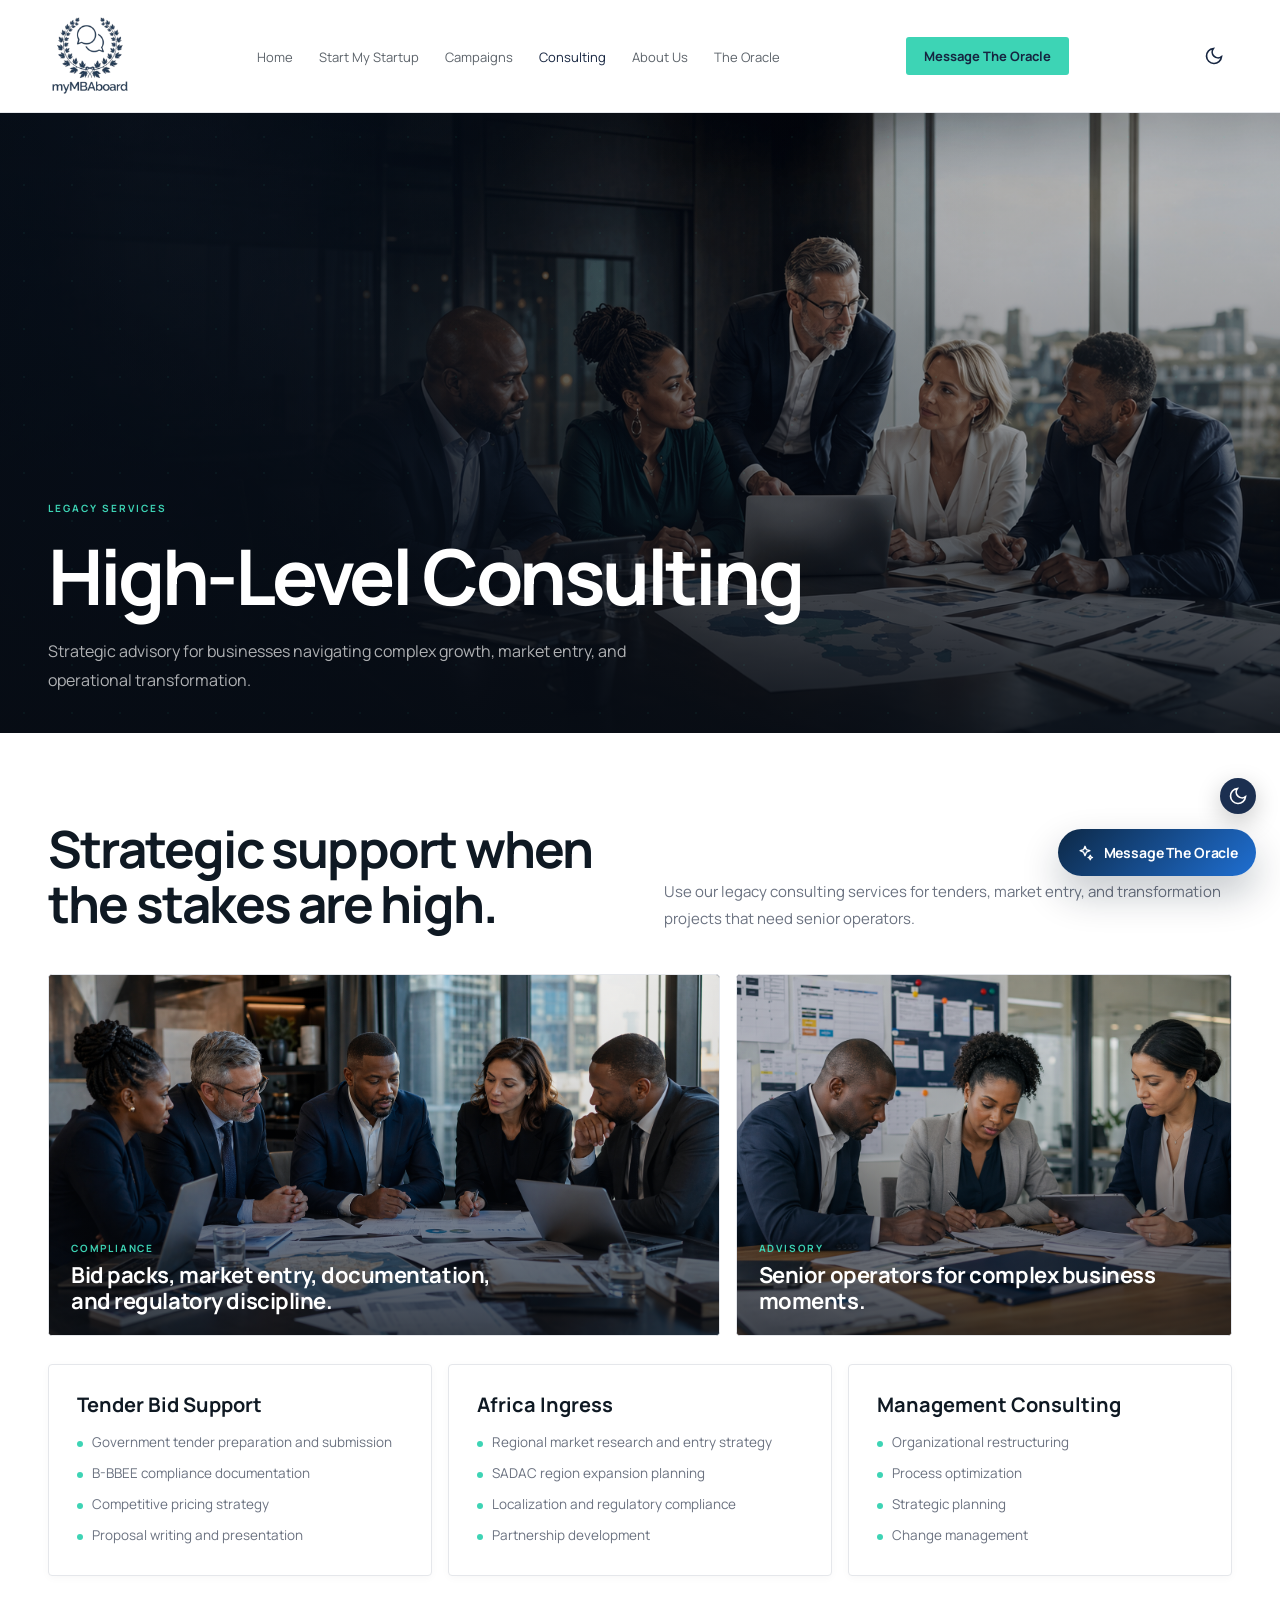
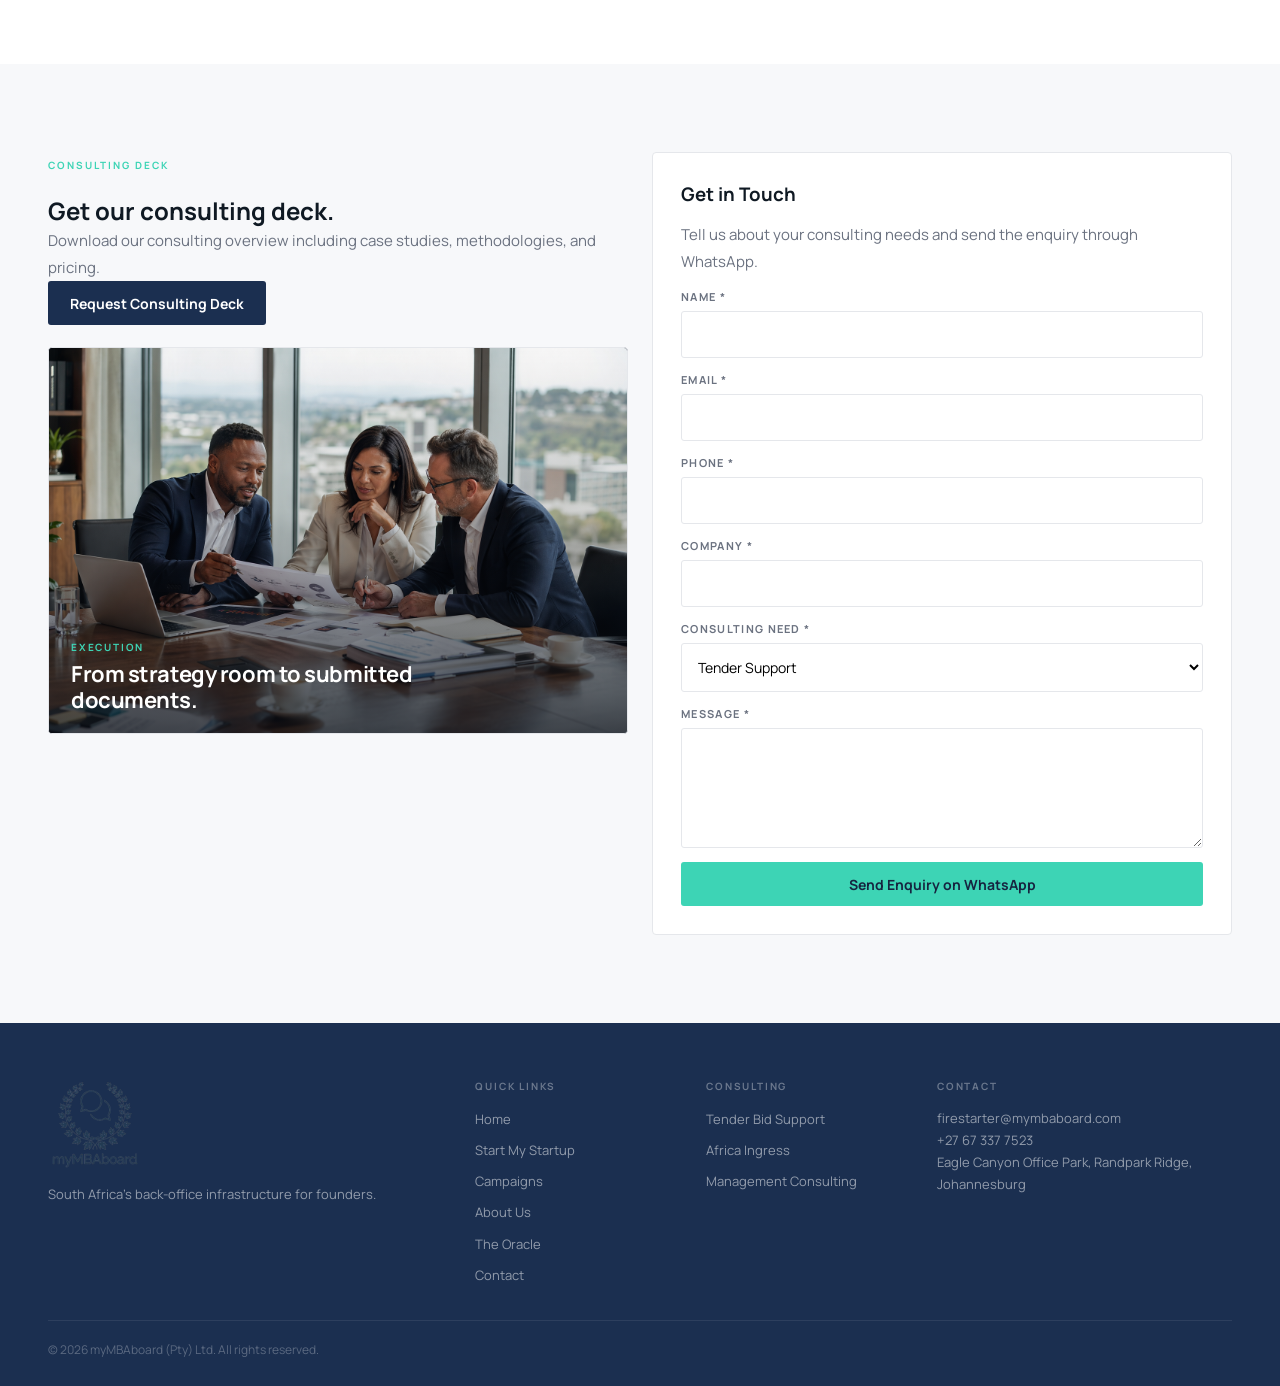
==== consulting.html @ 65209f22 "Initial commit for myMBAboard v3" ====
<!DOCTYPE html>
<html lang="en">
<head>
<meta charset="UTF-8">
<meta name="viewport" content="width=device-width, initial-scale=1.0">
<meta name="description" content="High-level consulting from myMBAboard: tender bid support, Africa market entry strategy, and management consulting for businesses navigating complex growth and transformation.">
<title>Consulting | myMBAboard</title>
<link rel="preconnect" href="https://fonts.googleapis.com">
<link href="https://fonts.googleapis.com/css2?family=Manrope:wght@300;400;500;600;700;800&display=swap" rel="stylesheet">
<link rel="stylesheet" href="site-pages.css">
</head>
<body>
<nav class="nav"><a href="mymbaboard-v2-animated.html" class="brand"><img class="brand-logo logo-light" src="assets/logos/logo-light.png" alt="myMBAboard official logo"><img class="brand-logo logo-dark" src="assets/logos/logo-dark.png" alt="myMBAboard official logo"></a><ul class="nav-links"><li><a href="mymbaboard-v2-animated.html">Home</a></li><li><a href="start-my-startup.html">Start My Startup</a></li><li><a href="campaigns.html">Campaigns</a></li><li><a href="consulting.html" class="active">Consulting</a></li><li><a href="about.html">About Us</a></li><li><a href="oracle.html">The Oracle</a></li></ul><a href="oracle.html" class="nav-cta">Message The Oracle</a><button type="button" class="theme-toggle" data-theme-toggle aria-label="Switch to dark mode">Dark</button></nav>
<header class="hero media-hero"><img class="hero-media" src="./assets/hero/generated/consulting-hero-balanced.png" alt="Balanced consulting team with white senior advisors and Black business leaders in a strategy boardroom"><div class="hero-inner"><span class="badge">Legacy Services</span><h1>High-Level Consulting</h1><p>Strategic advisory for businesses navigating complex growth, market entry, and operational transformation.</p></div></header>
<main>
  <section class="section" id="consulting-services"><div class="section-head"><h2>Strategic support when the stakes are high.</h2><p>Use our legacy consulting services for tenders, market entry, and transformation projects that need senior operators.</p></div><div class="media-strip"><div class="media-card"><img src="./assets/sections/consulting-strategy-generated.png" alt="Senior advisors reviewing tender and market-entry strategy documents"><div class="media-caption"><strong>Compliance</strong><span>Bid packs, market entry, documentation, and regulatory discipline.</span></div></div><div class="media-card"><img src="./assets/sections/consulting-execution-generated.png" alt="Consultants and founders finalizing delivery plans and documents"><div class="media-caption"><strong>Advisory</strong><span>Senior operators for complex business moments.</span></div></div></div><div class="grid three">
    <article class="card"><h3>Tender Bid Support</h3><ul><li>Government tender preparation and submission</li><li>B-BBEE compliance documentation</li><li>Competitive pricing strategy</li><li>Proposal writing and presentation</li></ul></article>
    <article class="card"><h3>Africa Ingress</h3><ul><li>Regional market research and entry strategy</li><li>SADAC region expansion planning</li><li>Localization and regulatory compliance</li><li>Partnership development</li></ul></article>
    <article class="card"><h3>Management Consulting</h3><ul><li>Organizational restructuring</li><li>Process optimization</li><li>Strategic planning</li><li>Change management</li></ul></article>
  </div></section>
  <section class="section off"><div class="split"><div><span class="badge">Consulting Deck</span><h2>Get our consulting deck.</h2><p class="muted">Download our consulting overview including case studies, methodologies, and pricing.</p><a href="https://wa.me/27673377523?text=Please%20send%20me%20the%20myMBAboard%20consulting%20deck" class="btn dark">Request Consulting Deck</a><div class="visual-panel" style="margin-top:22px;"><img src="./assets/sections/consulting-deck-generated.png" alt="Founder and advisors reviewing a consulting presentation deck in a boardroom"><div class="media-caption"><strong>Execution</strong><span>From strategy room to submitted documents.</span></div></div></div><form class="form" data-success data-whatsapp-form data-whatsapp-intent="Consulting enquiry"><h3>Get in Touch</h3><p class="muted">Tell us about your consulting needs and send the enquiry through WhatsApp.</p><div class="field"><label>Name *</label><input required></div><div class="field"><label>Email *</label><input type="email" required></div><div class="field"><label>Phone *</label><input required></div><div class="field"><label>Company *</label><input required></div><div class="field"><label>Consulting Need *</label><select required><option>Tender Support</option><option>Africa Ingress</option><option>Management Consulting</option><option>Other</option></select></div><div class="field"><label>Message *</label><textarea required></textarea></div><button class="btn primary" type="submit">Send Enquiry on WhatsApp</button><p class="success"></p></form></div></section>
</main>
<footer><div class="footer-grid"><div><a href="mymbaboard-v2-animated.html" class="brand"><img class="brand-logo logo-light" src="assets/logos/logo-light.png" alt="myMBAboard official logo"><img class="brand-logo logo-dark" src="assets/logos/logo-dark.png" alt="myMBAboard official logo"></a><p>South Africa's back-office infrastructure for founders.</p></div><div><h4>Quick Links</h4><ul><li><a href="mymbaboard-v2-animated.html">Home</a></li><li><a href="start-my-startup.html">Start My Startup</a></li><li><a href="campaigns.html">Campaigns</a></li><li><a href="about.html">About Us</a></li><li><a href="oracle.html">The Oracle</a></li><li><a href="contact.html">Contact</a></li></ul></div><div><h4>Consulting</h4><ul><li><a href="#consulting-services">Tender Bid Support</a></li><li><a href="#consulting-services">Africa Ingress</a></li><li><a href="#consulting-services">Management Consulting</a></li></ul></div><div><h4>Contact</h4><p>firestarter@mymbaboard.com<br>+27 67 337 7523<br>Eagle Canyon Office Park, Randpark Ridge, Johannesburg</p></div></div><div class="foot-bottom">© 2026 myMBAboard (Pty) Ltd. All rights reserved.</div></footer>
<a href="oracle.html" class="whatsapp-fixed">Message The Oracle</a><script src="oracle-widget.js"></script><script src="site-pages.js"></script>
</body>
</html>
---- site-pages.css ----
*,*::before,*::after{box-sizing:border-box;margin:0;padding:0;}
:root{
  --navy:#162540;
  --navy-mid:#1B2F50;
  --navy-dark:#0F1929;
  --teal:#3DD4B5;
  --teal-dark:#2BBFA0;
  --white:#FFFFFF;
  --off:#F7F8FA;
  --gray:#6B7280;
  --gray-lt:#9CA3AF;
  --border:#E5E7EB;
  --text:#0F1923;
  --font:'Manrope',sans-serif;
}
html{scroll-behavior:smooth;}
body{font-family:var(--font);background:var(--white);color:var(--text);overflow-x:hidden;}
a{color:inherit;}

/* ── Focus & active states ── */
a:focus-visible,
button:focus-visible,
input:focus-visible,
select:focus-visible,
textarea:focus-visible{
  outline:2px solid var(--teal);
  outline-offset:2px;
}
a:active,button:active{
  transform:scale(.97);
}
.field input:focus,
.field select:focus,
.field textarea:focus{
  border-color:var(--teal);
  box-shadow:0 0 0 3px rgba(61,212,181,.12);
}
body.dark-mode{background:#0B1220;color:#F8FAFC;}
.nav{
  position:sticky;top:0;z-index:50;
  background:rgba(255,255,255,.96);
  backdrop-filter:blur(18px);
  padding:15px 48px;
  display:flex;align-items:center;justify-content:space-between;
  border-bottom:1px solid var(--border);
}
body.dark-mode .nav{background:rgba(15,25,41,.96);border-bottom-color:rgba(255,255,255,.08);}
.brand{display:flex;align-items:center;gap:10px;text-decoration:none;}
.brand-logo{
  width:82px;
  height:auto;
  display:block;
  border-radius:0;
}
.brand-logo.logo-dark{display:none;}
body.dark-mode .brand-logo.logo-light{display:none;}
body.dark-mode .brand-logo.logo-dark{display:block;}
.brand-mark{
  width:38px;height:38px;background:var(--white);border-radius:5px;
  display:flex;align-items:center;justify-content:center;
  color:var(--navy);font-weight:800;font-size:14px;
}
.brand-text{display:flex;flex-direction:column;gap:2px;}
.brand-name{font-size:14px;font-weight:700;color:var(--navy);letter-spacing:.03em;line-height:1;}
.brand-sub{font-size:9px;font-weight:400;color:rgba(22,37,64,.5);letter-spacing:.16em;text-transform:uppercase;line-height:1;}
body.dark-mode .brand-name{color:var(--white);}
body.dark-mode .brand-sub{color:rgba(255,255,255,.42);}
.nav-links{display:flex;gap:26px;list-style:none;align-items:center;}
.nav-links a{color:rgba(15,25,35,.68);text-decoration:none;font-size:13px;transition:color .2s;}
.nav-links a:hover,.nav-links a.active{color:var(--navy);}
body.dark-mode .nav-links a{color:rgba(255,255,255,.72);}
body.dark-mode .nav-links a:hover,body.dark-mode .nav-links a.active{color:var(--white);}
.nav-cta{
  background:var(--teal);color:var(--navy);
  padding:10px 18px;border-radius:3px;
  font-size:13px;font-weight:700;text-decoration:none;
}
.theme-toggle{
  border:none;
  background:transparent;
  color:var(--navy);
  padding:8px;
  cursor:pointer;
  display:flex;
  align-items:center;
  justify-content:center;
  border-radius:50%;
  transition:color .2s;
}
body.dark-mode .theme-toggle{color:var(--white);}
.mobile-menu-toggle{
  display:none;
  min-width:58px;
  height:42px;
  flex-shrink:0;
  border:1px solid var(--border);
  background:transparent;
  color:var(--navy);
  border-radius:4px;
  font-family:var(--font);
  font-size:12px;
  letter-spacing:.04em;
  text-transform:uppercase;
  font-weight:800;
  align-items:center;
  justify-content:center;
  cursor:pointer;
}
body.dark-mode .mobile-menu-toggle{border-color:rgba(255,255,255,.18);color:#fff;}
.mobile-menu-panel{
  position:fixed;
  top:76px;
  left:16px;
  right:16px;
  z-index:70;
  display:grid;
  gap:8px;
  padding:14px;
  background:rgba(255,255,255,.98);
  border:1px solid var(--border);
  box-shadow:0 18px 60px rgba(15,25,41,.16);
  opacity:0;
  pointer-events:none;
  transform:translateY(-10px);
  transition:opacity .24s ease,transform .24s ease;
}
body.dark-mode .mobile-menu-panel{background:rgba(15,25,41,.98);border-color:rgba(255,255,255,.12);}
.mobile-menu-panel a,
.mobile-menu-panel button{
  color:var(--navy);
  text-decoration:none;
  font-size:14px;
  font-weight:700;
  padding:13px 12px;
  border-radius:4px;
  background:rgba(22,37,64,.04);
  border:none;
  width:100%;
  text-align:left;
  cursor:pointer;
}
body.dark-mode .mobile-menu-panel a,
body.dark-mode .mobile-menu-panel button{color:#fff;background:rgba(255,255,255,.05);}
.mobile-menu-panel a:last-of-type{background:var(--teal);color:var(--navy);}
body.mobile-menu-open .mobile-menu-panel{
  opacity:1;
  pointer-events:auto;
  transform:none;
}
.theme-floating{
  position:fixed;
  right:24px;
  bottom:86px;
  z-index:60;
  background:var(--navy-mid);
  color:var(--white);
  border-color:rgba(255,255,255,.18);
  box-shadow:0 8px 24px rgba(0,0,0,.22);
}
body.dark-mode .theme-floating{
  background:var(--teal);
  color:var(--navy);
  border-color:var(--teal);
}
.hero{
  position:relative;
  overflow:hidden;
  isolation:isolate;
  min-height:520px;
  background:
    linear-gradient(145deg,rgba(22,37,64,.95),rgba(15,25,41,.92)),
    radial-gradient(circle at 80% 20%,rgba(61,212,181,.18),transparent 34%);
  color:var(--white);
  display:flex;align-items:flex-end;
  padding:116px 48px 72px;
}
.hero.media-hero{min-height:620px;}
.hero::before{
  content:'';
  position:absolute;
  inset:0;
  z-index:-1;
  background:
    linear-gradient(to top,rgba(7,12,20,.9) 0%,rgba(7,12,20,.46) 45%,rgba(7,12,20,.18) 100%),
    linear-gradient(to right,rgba(7,12,20,.68) 0%,rgba(7,12,20,.22) 48%,transparent 78%);
}
.hero::after{
  content:'';
  position:absolute;
  inset:0;
  z-index:-1;
  background-image:radial-gradient(circle,rgba(61,212,181,.1) 1px,transparent 1px);
  background-size:48px 48px;
  opacity:.55;
  animation:dotDrift 18s linear infinite;
}
.hero-media{
  position:absolute;
  inset:0;
  z-index:-2;
  width:100%;
  height:100%;
  object-fit:cover;
  object-position:center top;
  filter:saturate(.88) contrast(1.04);
}
.hero-inner{max-width:860px;position:relative;z-index:1;}
.badge{
  display:inline-flex;
  color:var(--teal);
  font-size:10px;font-weight:700;
  text-transform:uppercase;letter-spacing:.2em;
  margin-bottom:22px;
}
.hero h1{
  font-size:clamp(42px,6vw,86px);
  line-height:1.02;
  letter-spacing:-.045em;
  max-width:900px;
}
.hero h1 span{color:var(--teal);}
.hero p{
  max-width:620px;
  margin-top:22px;
  color:rgba(255,255,255,.68);
  font-size:16px;
  line-height:1.8;
}
.actions{display:flex;gap:14px;flex-wrap:wrap;margin-top:32px;}
.btn{
  display:inline-flex;align-items:center;justify-content:center;
  min-height:44px;padding:12px 22px;border-radius:3px;
  font-size:14px;font-weight:700;text-decoration:none;border:0;
  font-family:var(--font);cursor:pointer;
}
.btn.primary{background:var(--teal);color:var(--navy);}
.btn.dark{background:var(--navy-mid);color:var(--white);}
.btn.light{background:var(--white);color:var(--navy);}
.btn.outline{border:1px solid var(--border);background:transparent;color:var(--text);}
body.dark-mode .btn.outline{border-color:#243244;color:#F8FAFC;}
.section{padding:88px 48px;}
.section.off{background:var(--off);}
.section.dark{background:var(--navy-mid);color:var(--white);}
body.dark-mode .section{background:#0B1220;color:#F8FAFC;}
body.dark-mode .section.off{background:#111827;}
body.dark-mode .section.dark{background:#1B2F50;}
.section-head{
  display:grid;grid-template-columns:1fr 1fr;
  gap:48px;align-items:end;margin-bottom:42px;
}
.section-head h2{
  font-size:clamp(32px,4vw,56px);
  line-height:1.08;letter-spacing:-.035em;
}
.section-head p,.muted{color:var(--gray);line-height:1.8;font-size:15px;}
body.dark-mode .section-head p,body.dark-mode .muted{color:#CBD5E1;}
.dark .section-head p,.dark .muted{color:rgba(255,255,255,.62);}
.grid{display:grid;gap:16px;}
.grid.two{grid-template-columns:repeat(2,1fr);}
.grid.three{grid-template-columns:repeat(3,1fr);}
.grid.four{grid-template-columns:repeat(4,1fr);}
.card{
  border:1px solid var(--border);
  background:var(--white);
  padding:28px;
  border-radius:4px;
  box-shadow:0 2px 8px rgba(15,25,41,.03);
  transition:transform .35s ease,border-color .35s ease,box-shadow .35s ease;
}
.card:hover{transform:translateY(-4px);border-color:rgba(61,212,181,.45);box-shadow:0 18px 44px rgba(15,25,41,.08);}
body.dark-mode .card{background:#111827;border-color:#243244;}
.dark .card{background:rgba(255,255,255,.05);border-color:rgba(255,255,255,.1);}
.card h3{font-size:20px;line-height:1.24;margin-bottom:12px;}
.card p,.card li{font-size:13.5px;color:var(--gray);line-height:1.7;}
body.dark-mode .card p,body.dark-mode .card li{color:#CBD5E1;}
.dark .card p,.dark .card li{color:rgba(255,255,255,.62);}
.card ul{list-style:none;display:flex;flex-direction:column;gap:8px;margin-top:14px;}
.card li::before{content:'';display:inline-block;width:6px;height:6px;border-radius:50%;background:var(--teal);margin-right:9px;vertical-align:middle;}
.price{font-size:34px;font-weight:800;letter-spacing:-.035em;color:var(--navy-mid);margin:16px 0 4px;}
body.dark-mode .price{color:#F8FAFC;}
.popular{display:inline-flex;background:rgba(61,212,181,.16);color:var(--teal-dark);font-size:10px;font-weight:800;letter-spacing:.15em;text-transform:uppercase;padding:7px 9px;border-radius:3px;margin-bottom:14px;}
.stats{display:grid;grid-template-columns:repeat(4,1fr);border-top:1px solid var(--border);border-bottom:1px solid var(--border);}
.stat{padding:34px 22px;border-right:1px solid var(--border);}
.stat:last-child{border-right:none;}
.stat strong{display:block;font-size:42px;letter-spacing:-.04em;color:var(--navy-mid);}
body.dark-mode .stat strong{color:#F8FAFC;}
.stat span{font-size:12px;color:var(--gray);line-height:1.5;}
.table{width:100%;border-collapse:collapse;background:var(--white);border:1px solid var(--border);}
body.dark-mode .table{background:#111827;border-color:#243244;}
.table th,.table td{padding:15px;border-bottom:1px solid var(--border);text-align:left;font-size:13px;vertical-align:top;}
body.dark-mode .table th,body.dark-mode .table td{border-bottom-color:#243244;}
.table th{font-size:10px;letter-spacing:.16em;text-transform:uppercase;color:var(--gray);}
.form{
  display:grid;gap:14px;
  border:1px solid var(--border);
  background:var(--white);
  padding:28px;border-radius:4px;
}
body.dark-mode .form{background:#111827;border-color:#243244;}
.field{display:grid;gap:7px;}
.field label{font-size:11px;letter-spacing:.12em;text-transform:uppercase;color:var(--gray);font-weight:700;}
.field input,.field select,.field textarea{
  width:100%;border:1px solid var(--border);border-radius:3px;
  padding:13px 12px;font-family:var(--font);font-size:14px;background:var(--white);
}
body.dark-mode .field input,body.dark-mode .field select,body.dark-mode .field textarea{background:#0B1220;border-color:#243244;color:#F8FAFC;}
.field textarea{min-height:120px;resize:vertical;}
.success{display:none;color:var(--teal-dark);font-size:13px;font-weight:700;}
.success.show{display:block;}
.success a{color:var(--navy-mid);text-decoration:underline;text-underline-offset:3px;}
body.dark-mode .success a{color:var(--teal);}
.form-actions{display:flex;gap:12px;flex-wrap:wrap;}
.form-actions .btn{flex:1;min-width:160px;}
.btn:disabled{opacity:.42;cursor:not-allowed;pointer-events:none;}
.split{display:grid;grid-template-columns:1fr 1fr;gap:24px;align-items:start;}
.visual-panel,
.media-card{
  position:relative;
  min-height:360px;
  overflow:hidden;
  background:var(--navy-dark);
  border:1px solid var(--border);
  border-radius:4px;
}
.visual-panel img,
.media-card img{
  background:linear-gradient(110deg,var(--off) 8%,#f0f1f3 18%,var(--off) 33%);
  background-size:200% 100%;
}
body.dark-mode .visual-panel,
body.dark-mode .media-card{border-color:#243244;}
.visual-panel img,
.visual-panel video,
.media-card img,
.media-card video{
  width:100%;
  height:100%;
  min-height:inherit;
  object-fit:cover;
  display:block;
  transform:scale(1.08);
  transition:transform 1.1s cubic-bezier(.22,1,.36,1),filter .6s ease;
}
.visual-panel.is-visible img,
.visual-panel.is-visible video,
.media-card.is-visible img,
.media-card.is-visible video{transform:scale(1);}
.visual-panel::after,
.media-card::after{
  content:'';
  position:absolute;
  inset:0;
  background:linear-gradient(to top,rgba(7,12,20,.72),rgba(7,12,20,.12) 58%,transparent);
  pointer-events:none;
}
.media-caption{
  position:absolute;
  left:22px;
  right:22px;
  bottom:20px;
  z-index:1;
  color:#fff;
}
.media-caption strong{
  display:block;
  font-size:10px;
  letter-spacing:.18em;
  text-transform:uppercase;
  color:var(--teal);
  margin-bottom:7px;
}
.media-caption span{
  display:block;
  max-width:440px;
  font-size:22px;
  line-height:1.2;
  letter-spacing:-.02em;
  font-weight:700;
}
.media-strip{
  display:grid;
  grid-template-columns:1.15fr .85fr;
  gap:16px;
  align-items:stretch;
  margin-bottom:28px;
}
.media-strip .media-card:nth-child(2){min-height:280px;}
.quote{font-size:24px;line-height:1.35;letter-spacing:-.02em;}
.team-card{display:grid;gap:8px;}
.avatar{
  width:56px;height:56px;border-radius:50%;background:var(--navy-mid);
  color:var(--white);display:flex;align-items:center;justify-content:center;
  font-weight:800;margin-bottom:8px;
}
.leadership-list{display:grid;gap:56px;}
.leader-profile{
  display:grid;
  grid-template-columns:minmax(240px, .75fr) minmax(0, 1.25fr);
  gap:0;
  align-items:stretch;
  background:var(--white);
  border:1px solid var(--border);
}
body.dark-mode .leader-profile{background:#111827;border-color:#243244;}
.leader-photo{
  min-height:360px;
  background:var(--off);
  overflow:hidden;
}
body.dark-mode .leader-photo{background:#0B1220;}
.leader-photo img{
  width:100%;
  height:100%;
  object-fit:cover;
  display:block;
}
.leader-copy{
  padding:34px;
  display:flex;
  flex-direction:column;
  justify-content:center;
}
.leader-copy h3{
  font-size:clamp(24px,3vw,40px);
  line-height:1.04;
  letter-spacing:-.035em;
  color:var(--navy-mid);
  margin-bottom:8px;
}
body.dark-mode .leader-copy h3{color:#F8FAFC;}
.leader-role{
  color:var(--gray);
  font-size:15px;
  padding-bottom:12px;
  margin-bottom:18px;
  border-bottom:1px solid rgba(27,47,80,.28);
  width:fit-content;
}
.leader-copy p{
  color:var(--gray);
  font-size:14px;
  line-height:1.78;
  margin-bottom:14px;
}
body.dark-mode .leader-copy p{color:#CBD5E1;}
.timeline{display:grid;gap:0;border-top:1px solid var(--border);}
.timeline-row{display:grid;grid-template-columns:120px 1fr;gap:20px;padding:18px 0;border-bottom:1px solid var(--border);}
.timeline-row strong{color:var(--navy-mid);}
body.dark-mode .timeline-row strong{color:var(--teal);}
.oracle-shell{display:grid;grid-template-columns:320px 1fr;gap:20px;}
.suggestions{display:grid;gap:10px;}
.suggestion{text-align:left;border:1px solid var(--border);background:var(--white);padding:14px;border-radius:3px;font-family:var(--font);cursor:pointer;}
.chat{border:1px solid var(--border);background:var(--white);min-height:460px;display:flex;flex-direction:column;}
body.dark-mode .chat{background:#111827;border-color:#243244;}
.messages{padding:20px;display:grid;gap:14px;flex:1;align-content:start;}
.msg{padding:14px 16px;border-radius:4px;line-height:1.65;font-size:14px;max-width:80%;white-space:pre-wrap;}
.msg.bot{background:var(--off);color:var(--text);}
body.dark-mode .msg.bot{background:#0B1220;color:#F8FAFC;}
.msg.user{background:var(--navy-mid);color:var(--white);justify-self:end;}
.msg.loading{opacity:.72;font-style:italic;}
.chat-status{padding:0 20px 14px;font-size:12px;color:var(--gray);min-height:18px;}
body.dark-mode .chat-status{color:#94A3B8;}
.chat-form{display:flex;border-top:1px solid var(--border);}
.chat-form input{flex:1;border:0;padding:16px;font-family:var(--font);font-size:14px;}
body.dark-mode .chat-form input{background:#0B1220;color:#F8FAFC;}
.chat-form button{border-radius:0;}
.handoff-card{display:grid;gap:10px;padding:18px 20px 20px;border-top:1px solid var(--border);background:linear-gradient(180deg,rgba(27,47,80,.03),rgba(27,47,80,.08));}
body.dark-mode .handoff-card{background:linear-gradient(180deg,rgba(15,23,42,.66),rgba(11,18,32,.92));}
.handoff-card strong{font-size:14px;color:var(--navy-mid);}
body.dark-mode .handoff-card strong{color:var(--white);}
.handoff-card p{font-size:13px;line-height:1.7;color:var(--gray);}
body.dark-mode .handoff-card p{color:#CBD5E1;}
.handoff-card .btn{width:fit-content;}
footer{background:var(--navy-mid);color:var(--white);padding:56px 48px 28px;}
.footer-grid{display:grid;grid-template-columns:2fr 1fr 1fr 1.5fr;gap:34px;margin-bottom:34px;}
footer p,footer a{font-size:13px;color:rgba(255,255,255,.52);line-height:1.7;text-decoration:none;}
footer .brand-logo{width:92px;margin-bottom:12px;}
footer h4{font-size:10px;letter-spacing:.18em;text-transform:uppercase;color:rgba(255,255,255,.35);margin-bottom:14px;}
footer ul{list-style:none;display:grid;gap:8px;}
.foot-bottom{border-top:1px solid rgba(255,255,255,.08);padding-top:20px;font-size:12px;color:rgba(255,255,255,.28);}
.whatsapp-fixed{
  position:fixed;right:24px;bottom:24px;z-index:40;
  background:linear-gradient(135deg,var(--navy-mid),#0F3A5A);color:white;text-decoration:none;
  padding:13px 18px;border-radius:40px;
  font-weight:700;font-size:13px;
  box-shadow:0 10px 28px rgba(15,25,41,.24);
  display:flex;align-items:center;gap:7px;
  transition:transform .25s,box-shadow .25s;
}
.whatsapp-fixed:hover{transform:translateY(-3px);box-shadow:0 16px 36px rgba(27,47,80,.34);}
.page-reveal{
  opacity:0;
  transform:translateY(28px);
  transition:opacity .7s ease,transform .7s cubic-bezier(.22,1,.36,1);
  transition-delay:var(--reveal-delay,0ms);
}
.page-reveal.is-visible{opacity:1;transform:none;}
.hero .page-reveal{
  transform:translateY(34px);
  transition-duration:.9s;
}
@keyframes dotDrift{to{background-position:48px 48px;}}
@media (prefers-reduced-motion:reduce){
  .hero::after{animation:none;}
  .page-reveal,
  .visual-panel img,
  .visual-panel video,
  .media-card img,
  .media-card video{
    opacity:1!important;
    transform:none!important;
    transition:none!important;
  }
}
@media(max-width:1024px){
  .nav{padding:14px 24px;}
  .nav-links{display:none;}
  .section-head,.split,.oracle-shell,.media-strip{grid-template-columns:1fr;}
  .grid.three,.grid.four{grid-template-columns:repeat(2,1fr);}
  .footer-grid{grid-template-columns:1fr 1fr;}
}
@media(max-width:720px){
  .nav{padding:10px 16px;gap:10px;}
  .brand-logo{width:58px;}
  .nav-cta{display:none;}
  .nav > .theme-toggle{margin-left:auto;}
  .mobile-menu-toggle{display:flex;}
  .hero,.section,footer{padding-left:20px;padding-right:20px;}
  .hero{padding-top:80px;padding-bottom:40px;min-height:480px;}
  .hero.media-hero{min-height:520px;}
  .hero h1{font-size:clamp(32px,10vw,44px);letter-spacing:-.035em;}
  .hero p{font-size:14px;line-height:1.7;}
  .actions{gap:10px;}
  .actions .btn{width:100%;min-height:48px;justify-content:center;}
  .section{padding-top:48px;padding-bottom:48px;}
  footer{padding-top:48px;padding-bottom:32px;}
  .section-head{gap:18px;margin-bottom:28px;}
  .section-head h2{font-size:clamp(28px,9vw,40px);}
  .grid.two,.grid.three,.grid.four,.stats{grid-template-columns:1fr;}
  .card{padding:22px;}
  .media-card,.visual-panel{min-height:260px;}
  .media-caption{left:18px;right:18px;bottom:18px;}
  .media-caption span{font-size:17px;}
  .media-strip{grid-template-columns:1fr;}
  .table{display:block;overflow-x:auto;white-space:nowrap;}
  .form{padding:22px;}
  .stat{border-right:none;border-bottom:1px solid var(--border);padding:20px 18px;}
  .footer-grid{grid-template-columns:1fr;}
  .timeline-row{grid-template-columns:1fr;}
  .msg{max-width:100%;}
  .leader-profile{grid-template-columns:1fr;}
  .leader-photo{min-height:280px;}
  .leader-copy{padding:24px 20px;}
  .leader-copy h3{font-size:clamp(22px,7vw,32px);}
  .theme-floating{display:none!important;}
  /* WhatsApp: circle icon on mobile */
  .whatsapp-fixed{right:18px;bottom:18px;padding:14px;border-radius:50%;width:52px;height:52px;justify-content:center;font-size:0;}
  .split{gap:32px;}
  .oracle-shell{gap:24px;}
  .suggestions{gap:8px;}
  .suggestion{padding:12px;font-size:13px;}
  .chat{min-height:380px;}
  .quote{font-size:20px;}
  /* Mobile menu rounded panel */
  .mobile-menu-panel{border-radius:8px;}
}
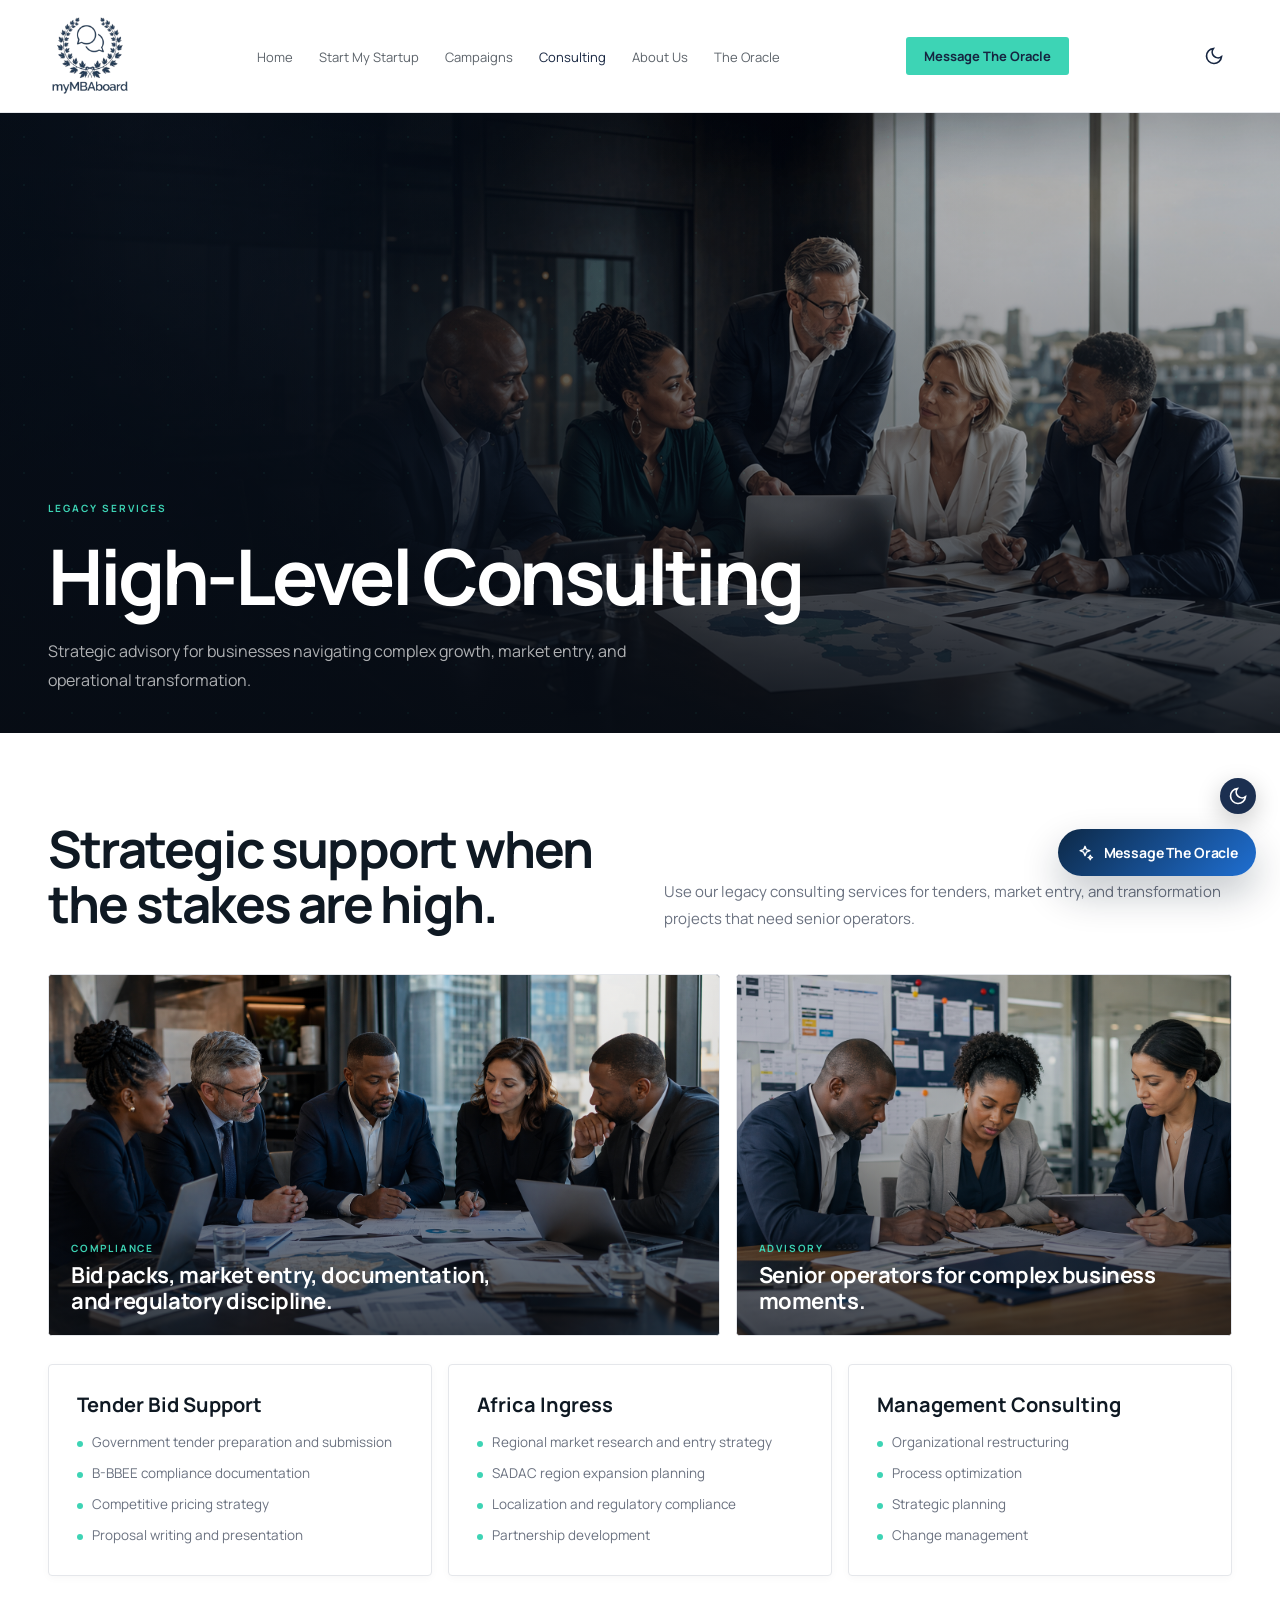
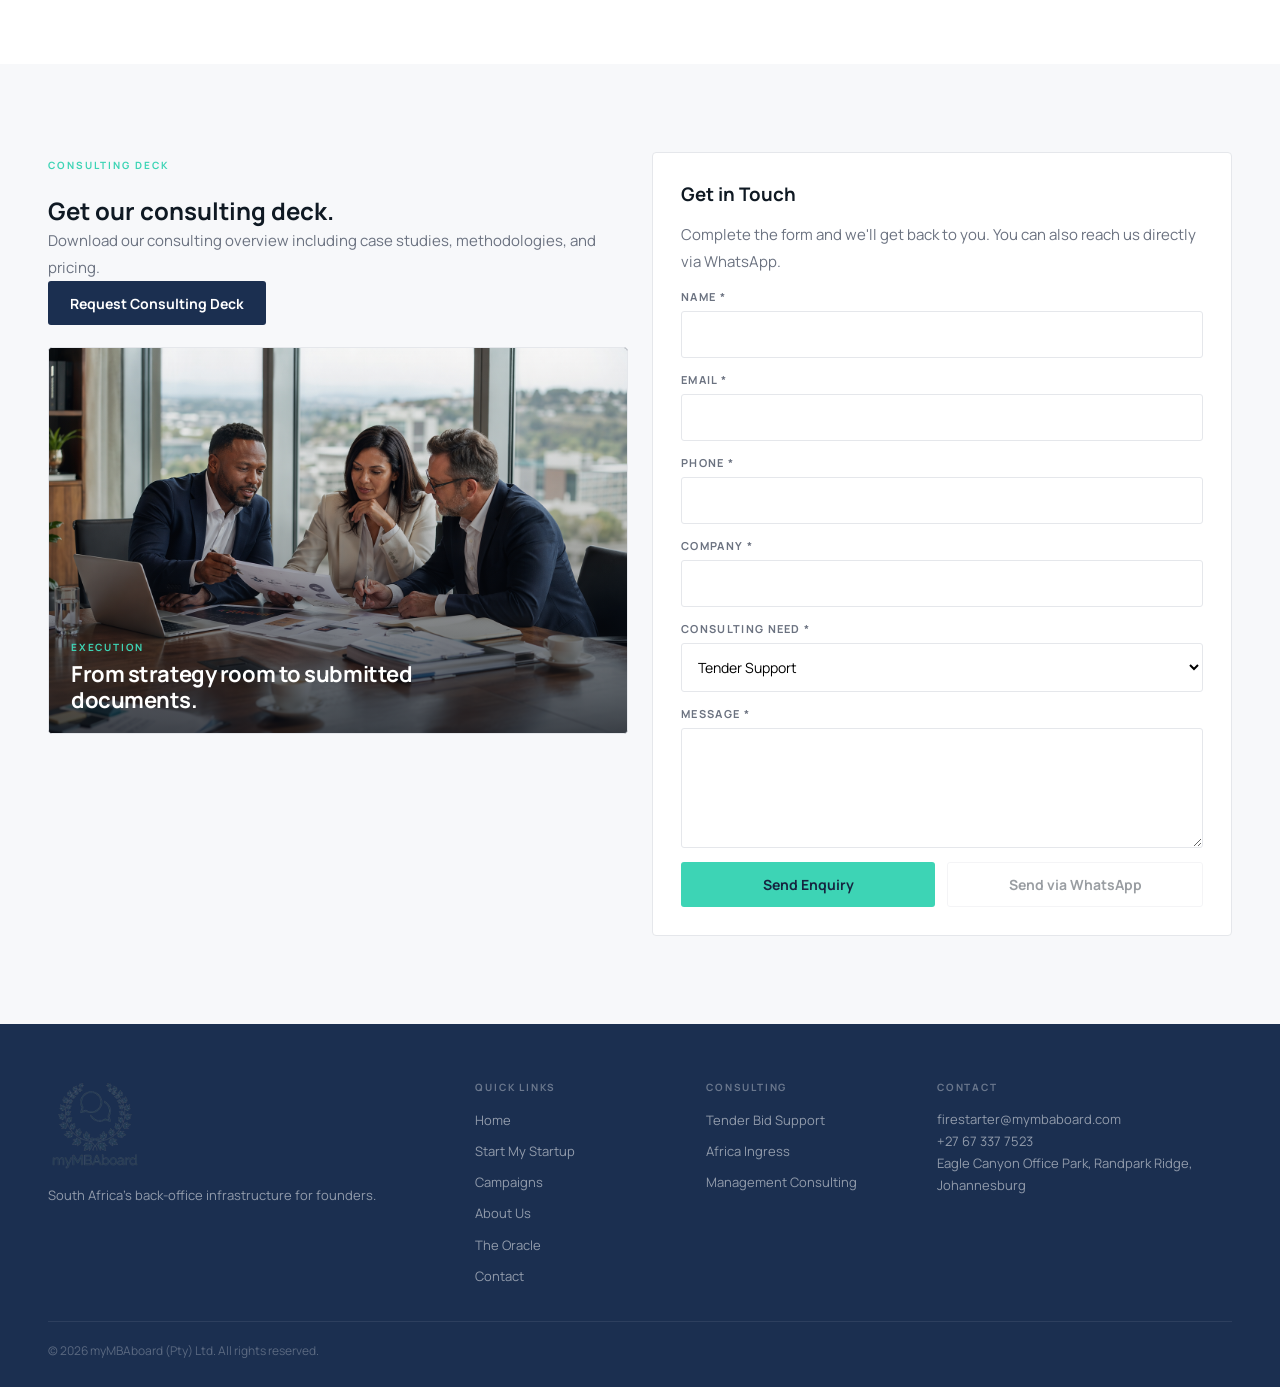
==== commit 8119ff8c: "Standardize all forms with dual-CTA layout (Web + WhatsApp Make.com placeholder)" ====
--- a/consulting.html
+++ b/consulting.html
@@ -18,7 +18,7 @@
     <article class="card"><h3>Africa Ingress</h3><ul><li>Regional market research and entry strategy</li><li>SADAC region expansion planning</li><li>Localization and regulatory compliance</li><li>Partnership development</li></ul></article>
     <article class="card"><h3>Management Consulting</h3><ul><li>Organizational restructuring</li><li>Process optimization</li><li>Strategic planning</li><li>Change management</li></ul></article>
   </div></section>
-  <section class="section off"><div class="split"><div><span class="badge">Consulting Deck</span><h2>Get our consulting deck.</h2><p class="muted">Download our consulting overview including case studies, methodologies, and pricing.</p><a href="https://wa.me/27673377523?text=Please%20send%20me%20the%20myMBAboard%20consulting%20deck" class="btn dark">Request Consulting Deck</a><div class="visual-panel" style="margin-top:22px;"><img src="./assets/sections/consulting-deck-generated.png" alt="Founder and advisors reviewing a consulting presentation deck in a boardroom"><div class="media-caption"><strong>Execution</strong><span>From strategy room to submitted documents.</span></div></div></div><form class="form" data-success data-whatsapp-form data-whatsapp-intent="Consulting enquiry"><h3>Get in Touch</h3><p class="muted">Tell us about your consulting needs and send the enquiry through WhatsApp.</p><div class="field"><label>Name *</label><input required></div><div class="field"><label>Email *</label><input type="email" required></div><div class="field"><label>Phone *</label><input required></div><div class="field"><label>Company *</label><input required></div><div class="field"><label>Consulting Need *</label><select required><option>Tender Support</option><option>Africa Ingress</option><option>Management Consulting</option><option>Other</option></select></div><div class="field"><label>Message *</label><textarea required></textarea></div><button class="btn primary" type="submit">Send Enquiry on WhatsApp</button><p class="success"></p></form></div></section>
+  <section class="section off"><div class="split"><div><span class="badge">Consulting Deck</span><h2>Get our consulting deck.</h2><p class="muted">Download our consulting overview including case studies, methodologies, and pricing.</p><a href="https://wa.me/27673377523?text=Please%20send%20me%20the%20myMBAboard%20consulting%20deck" class="btn dark">Request Consulting Deck</a><div class="visual-panel" style="margin-top:22px;"><img src="./assets/sections/consulting-deck-generated.png" alt="Founder and advisors reviewing a consulting presentation deck in a boardroom"><div class="media-caption"><strong>Execution</strong><span>From strategy room to submitted documents.</span></div></div></div><form class="form" data-success data-hotkup-track="https://smart.hotkup.com/t/mymbaboard/f6647063b89c" id="consulting-form"><h3>Get in Touch</h3><p class="muted">Complete the form and we'll get back to you. You can also reach us directly via WhatsApp.</p><div class="field"><label>Name *</label><input name="name" required></div><div class="field"><label>Email *</label><input type="email" name="email" required></div><div class="field"><label>Phone *</label><input name="phone" required></div><div class="field"><label>Company *</label><input name="company" required></div><div class="field"><label>Consulting Need *</label><select name="need" required><option>Tender Support</option><option>Africa Ingress</option><option>Management Consulting</option><option>Other</option></select></div><div class="field"><label>Message *</label><textarea name="message" required></textarea></div><div class="form-actions"><button class="btn primary" type="submit">Send Enquiry</button><button class="btn outline" type="button" id="whatsapp-send-consulting" disabled title="Coming soon — WhatsApp channel via Make.com">Send via WhatsApp</button></div><p class="success"></p></form></div></section>
 </main>
 <footer><div class="footer-grid"><div><a href="mymbaboard-v2-animated.html" class="brand"><img class="brand-logo logo-light" src="assets/logos/logo-light.png" alt="myMBAboard official logo"><img class="brand-logo logo-dark" src="assets/logos/logo-dark.png" alt="myMBAboard official logo"></a><p>South Africa's back-office infrastructure for founders.</p></div><div><h4>Quick Links</h4><ul><li><a href="mymbaboard-v2-animated.html">Home</a></li><li><a href="start-my-startup.html">Start My Startup</a></li><li><a href="campaigns.html">Campaigns</a></li><li><a href="about.html">About Us</a></li><li><a href="oracle.html">The Oracle</a></li><li><a href="contact.html">Contact</a></li></ul></div><div><h4>Consulting</h4><ul><li><a href="#consulting-services">Tender Bid Support</a></li><li><a href="#consulting-services">Africa Ingress</a></li><li><a href="#consulting-services">Management Consulting</a></li></ul></div><div><h4>Contact</h4><p>firestarter@mymbaboard.com<br>+27 67 337 7523<br>Eagle Canyon Office Park, Randpark Ridge, Johannesburg</p></div></div><div class="foot-bottom">© 2026 myMBAboard (Pty) Ltd. All rights reserved.</div></footer>
 <a href="oracle.html" class="whatsapp-fixed">Message The Oracle</a><script src="oracle-widget.js"></script><script src="site-pages.js"></script>
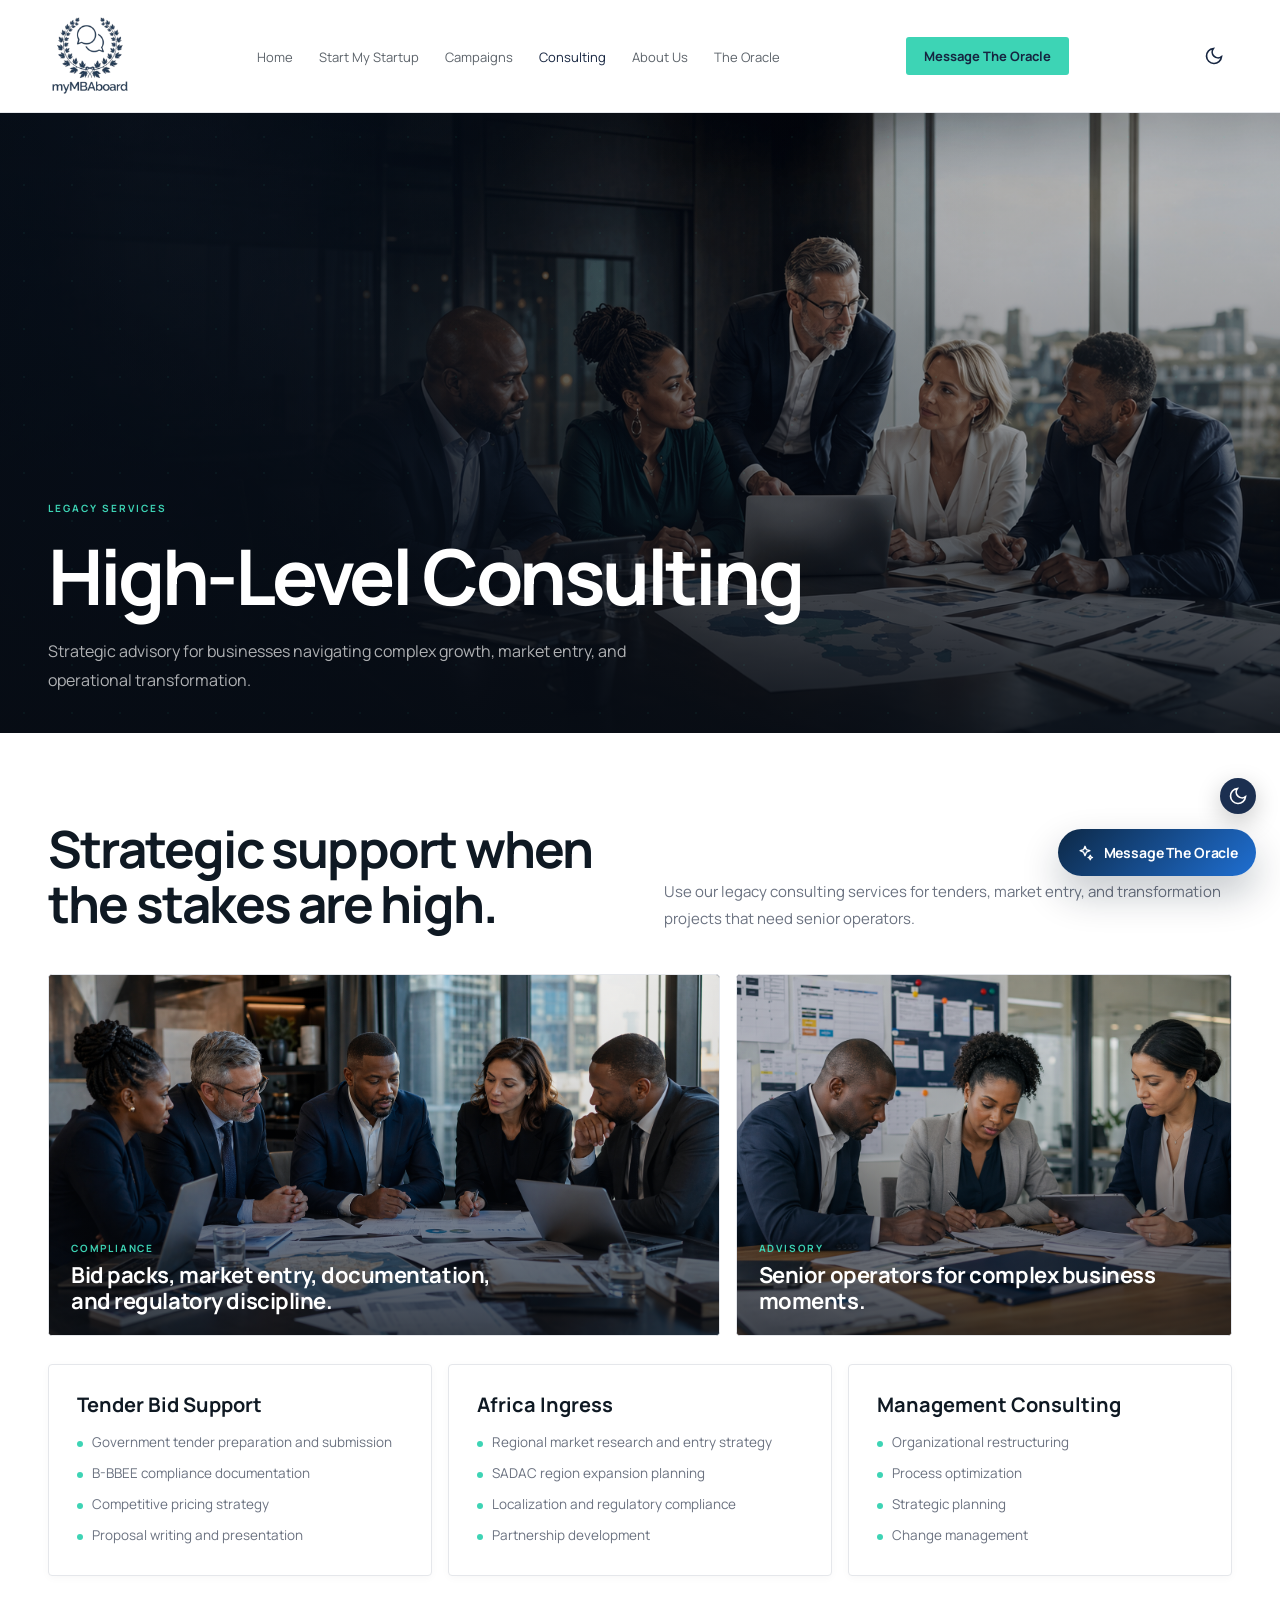
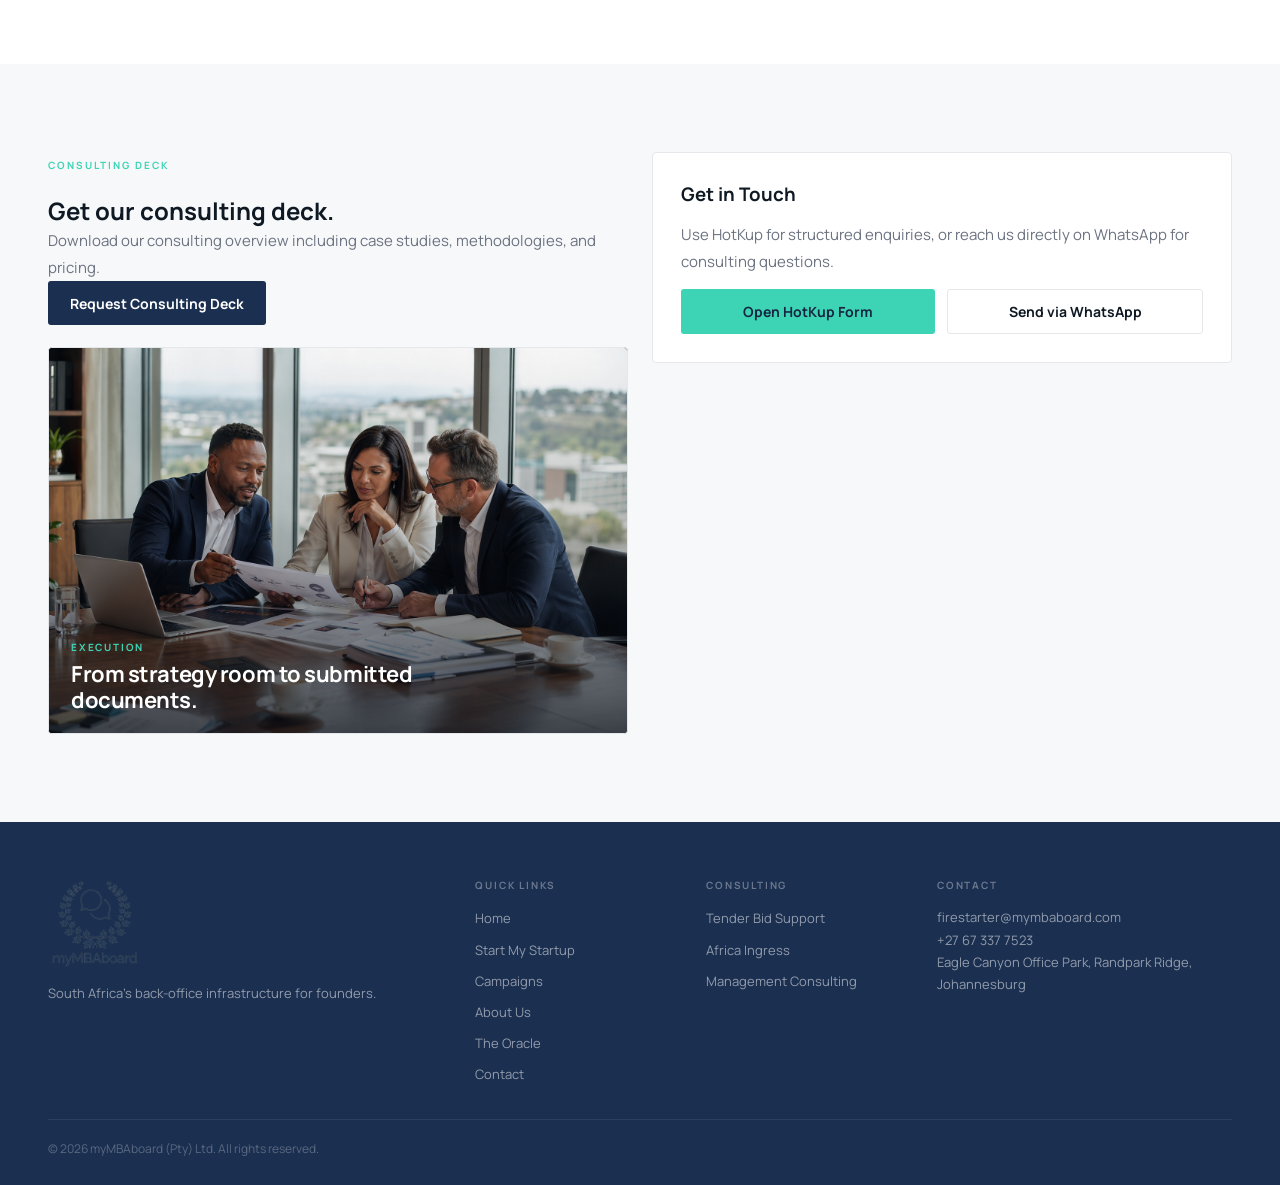
==== commit 91b5fefe: "Route lead forms to HotKup" ====
--- a/consulting.html
+++ b/consulting.html
@@ -18,7 +18,7 @@
     <article class="card"><h3>Africa Ingress</h3><ul><li>Regional market research and entry strategy</li><li>SADAC region expansion planning</li><li>Localization and regulatory compliance</li><li>Partnership development</li></ul></article>
     <article class="card"><h3>Management Consulting</h3><ul><li>Organizational restructuring</li><li>Process optimization</li><li>Strategic planning</li><li>Change management</li></ul></article>
   </div></section>
-  <section class="section off"><div class="split"><div><span class="badge">Consulting Deck</span><h2>Get our consulting deck.</h2><p class="muted">Download our consulting overview including case studies, methodologies, and pricing.</p><a href="https://wa.me/27673377523?text=Please%20send%20me%20the%20myMBAboard%20consulting%20deck" class="btn dark">Request Consulting Deck</a><div class="visual-panel" style="margin-top:22px;"><img src="./assets/sections/consulting-deck-generated.png" alt="Founder and advisors reviewing a consulting presentation deck in a boardroom"><div class="media-caption"><strong>Execution</strong><span>From strategy room to submitted documents.</span></div></div></div><form class="form" data-success data-hotkup-track="https://smart.hotkup.com/t/mymbaboard/f6647063b89c" id="consulting-form"><h3>Get in Touch</h3><p class="muted">Complete the form and we'll get back to you. You can also reach us directly via WhatsApp.</p><div class="field"><label>Name *</label><input name="name" required></div><div class="field"><label>Email *</label><input type="email" name="email" required></div><div class="field"><label>Phone *</label><input name="phone" required></div><div class="field"><label>Company *</label><input name="company" required></div><div class="field"><label>Consulting Need *</label><select name="need" required><option>Tender Support</option><option>Africa Ingress</option><option>Management Consulting</option><option>Other</option></select></div><div class="field"><label>Message *</label><textarea name="message" required></textarea></div><div class="form-actions"><button class="btn primary" type="submit">Send Enquiry</button><button class="btn outline" type="button" id="whatsapp-send-consulting" disabled title="Coming soon — WhatsApp channel via Make.com">Send via WhatsApp</button></div><p class="success"></p></form></div></section>
+  <section class="section off"><div class="split"><div><span class="badge">Consulting Deck</span><h2>Get our consulting deck.</h2><p class="muted">Download our consulting overview including case studies, methodologies, and pricing.</p><a href="https://wa.me/27673377523?text=Please%20send%20me%20the%20myMBAboard%20consulting%20deck" class="btn dark">Request Consulting Deck</a><div class="visual-panel" style="margin-top:22px;"><img src="./assets/sections/consulting-deck-generated.png" alt="Founder and advisors reviewing a consulting presentation deck in a boardroom"><div class="media-caption"><strong>Execution</strong><span>From strategy room to submitted documents.</span></div></div></div><div class="form external-form-panel" id="consulting-form"><h3>Get in Touch</h3><p class="muted">Use HotKup for structured enquiries, or reach us directly on WhatsApp for consulting questions.</p><div class="external-form-actions"><a class="btn primary" href="https://smart.hotkup.com/t/mymbaboard/faa0acc2bc44" target="_blank" rel="noopener">Open HotKup Form</a><a class="btn outline" href="https://wa.me/27673377523?text=I%20would%20like%20to%20enquire%20about%20myMBAboard%20consulting%20services">Send via WhatsApp</a></div></div></div></section>
 </main>
 <footer><div class="footer-grid"><div><a href="mymbaboard-v2-animated.html" class="brand"><img class="brand-logo logo-light" src="assets/logos/logo-light.png" alt="myMBAboard official logo"><img class="brand-logo logo-dark" src="assets/logos/logo-dark.png" alt="myMBAboard official logo"></a><p>South Africa's back-office infrastructure for founders.</p></div><div><h4>Quick Links</h4><ul><li><a href="mymbaboard-v2-animated.html">Home</a></li><li><a href="start-my-startup.html">Start My Startup</a></li><li><a href="campaigns.html">Campaigns</a></li><li><a href="about.html">About Us</a></li><li><a href="oracle.html">The Oracle</a></li><li><a href="contact.html">Contact</a></li></ul></div><div><h4>Consulting</h4><ul><li><a href="#consulting-services">Tender Bid Support</a></li><li><a href="#consulting-services">Africa Ingress</a></li><li><a href="#consulting-services">Management Consulting</a></li></ul></div><div><h4>Contact</h4><p>firestarter@mymbaboard.com<br>+27 67 337 7523<br>Eagle Canyon Office Park, Randpark Ridge, Johannesburg</p></div></div><div class="foot-bottom">© 2026 myMBAboard (Pty) Ltd. All rights reserved.</div></footer>
 <a href="oracle.html" class="whatsapp-fixed">Message The Oracle</a><script src="oracle-widget.js"></script><script src="site-pages.js"></script>
--- a/site-pages.css
+++ b/site-pages.css
@@ -311,6 +311,10 @@
 body.dark-mode .success a{color:var(--teal);}
 .form-actions{display:flex;gap:12px;flex-wrap:wrap;}
 .form-actions .btn{flex:1;min-width:160px;}
+.external-form-panel{align-content:start;}
+.external-form-panel h3{margin:0;}
+.external-form-actions{display:flex;gap:12px;flex-wrap:wrap;}
+.external-form-actions .btn{flex:1;min-width:180px;}
 .btn:disabled{opacity:.42;cursor:not-allowed;pointer-events:none;}
 .split{display:grid;grid-template-columns:1fr 1fr;gap:24px;align-items:start;}
 .visual-panel,
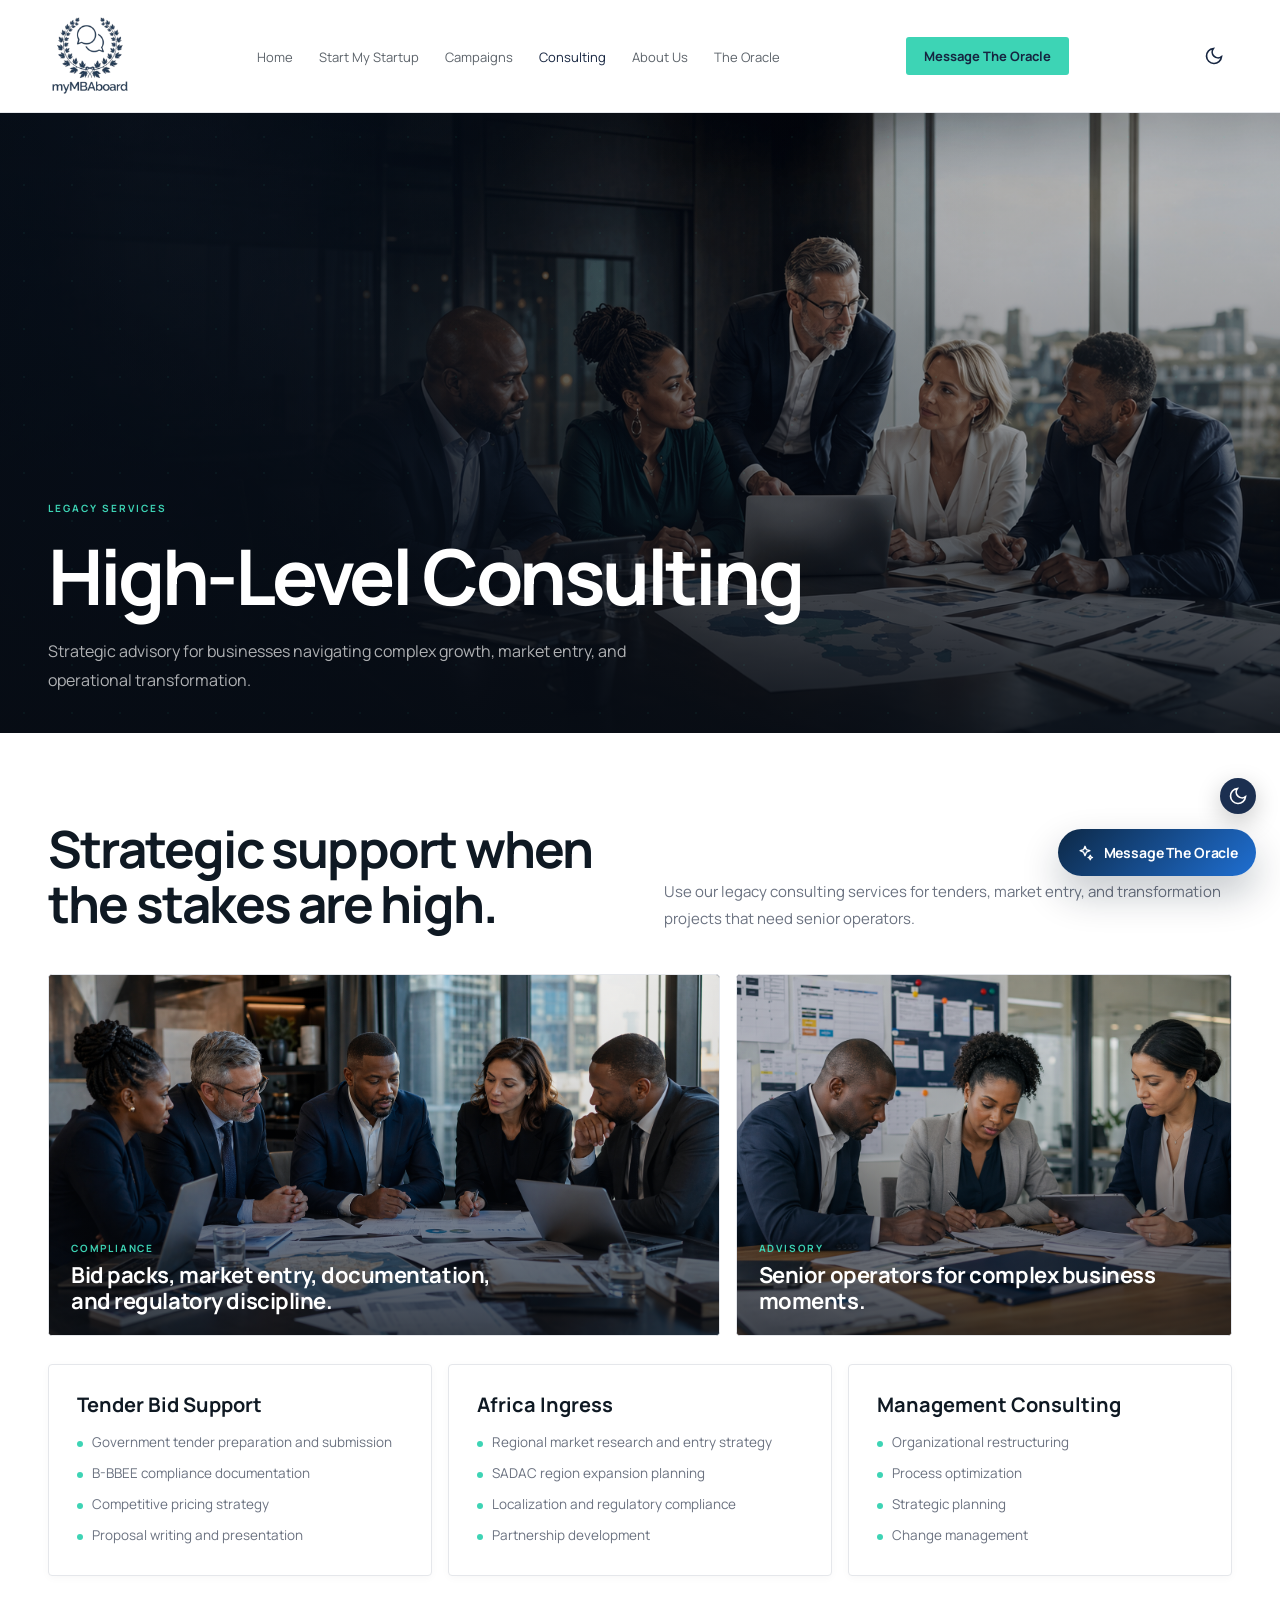
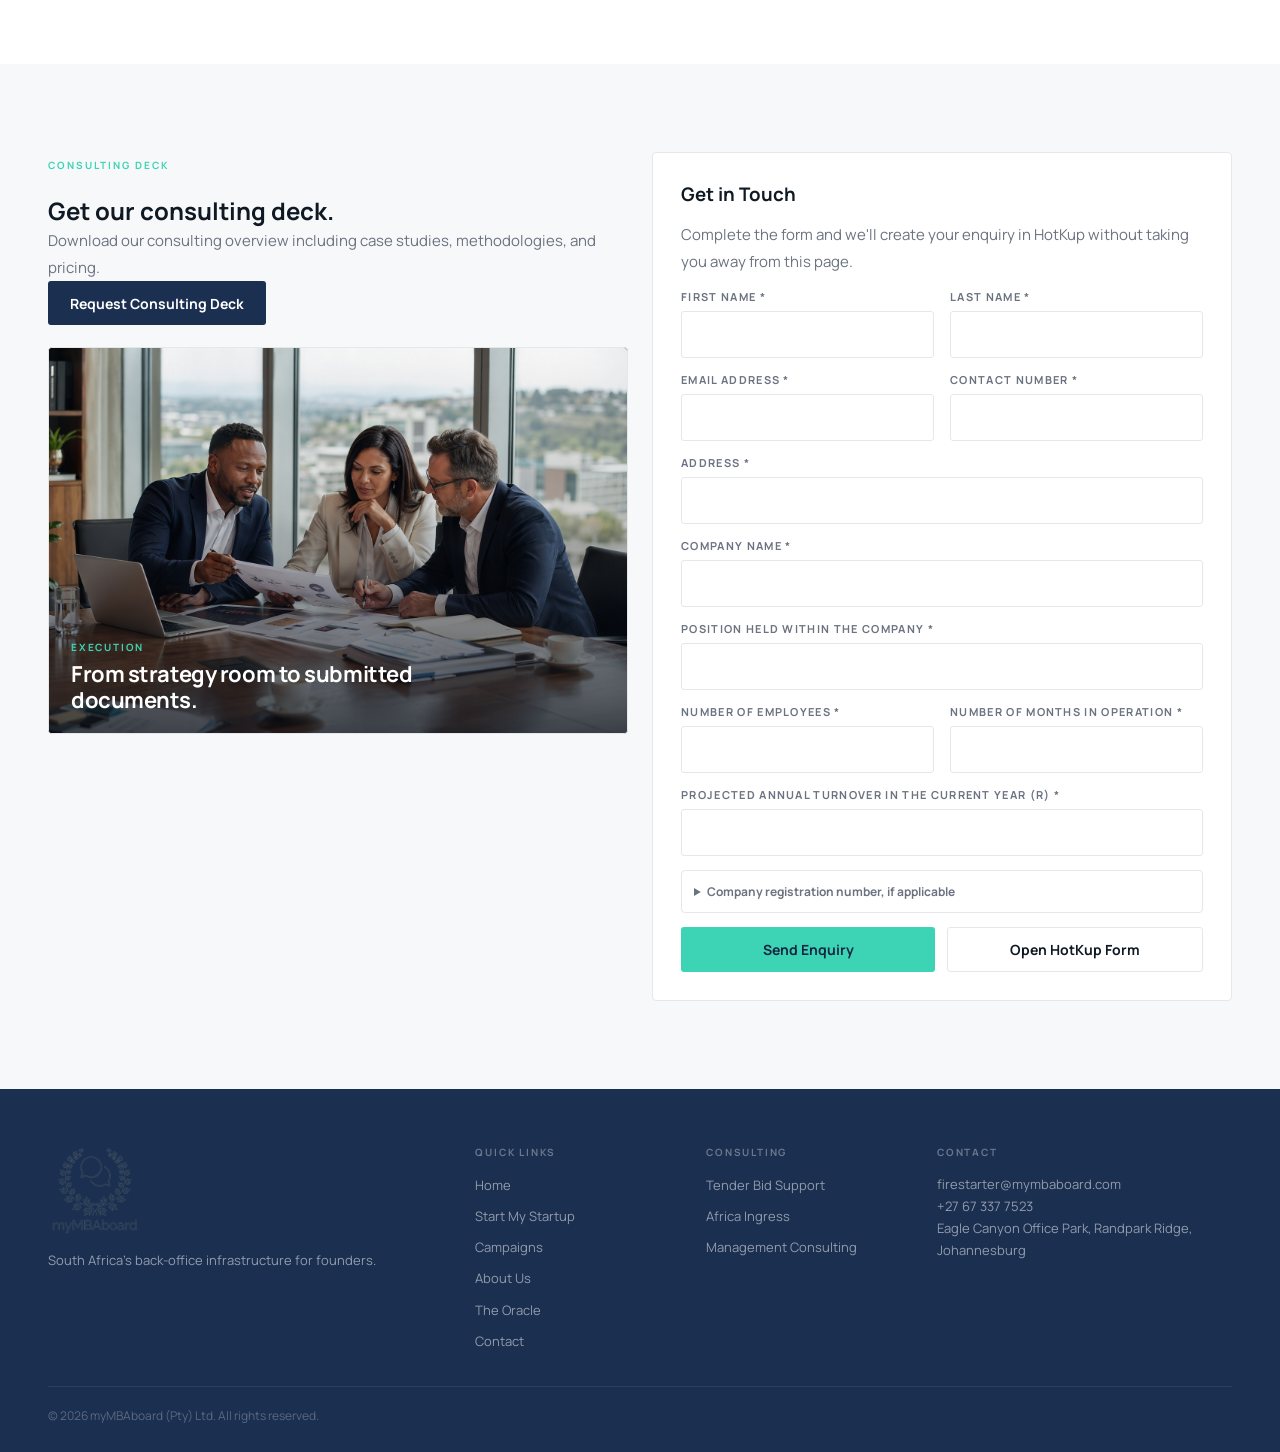
==== commit e90afcf1: "Embed HotKup form submission" ====
--- a/consulting.html
+++ b/consulting.html
@@ -18,7 +18,7 @@
     <article class="card"><h3>Africa Ingress</h3><ul><li>Regional market research and entry strategy</li><li>SADAC region expansion planning</li><li>Localization and regulatory compliance</li><li>Partnership development</li></ul></article>
     <article class="card"><h3>Management Consulting</h3><ul><li>Organizational restructuring</li><li>Process optimization</li><li>Strategic planning</li><li>Change management</li></ul></article>
   </div></section>
-  <section class="section off"><div class="split"><div><span class="badge">Consulting Deck</span><h2>Get our consulting deck.</h2><p class="muted">Download our consulting overview including case studies, methodologies, and pricing.</p><a href="https://wa.me/27673377523?text=Please%20send%20me%20the%20myMBAboard%20consulting%20deck" class="btn dark">Request Consulting Deck</a><div class="visual-panel" style="margin-top:22px;"><img src="./assets/sections/consulting-deck-generated.png" alt="Founder and advisors reviewing a consulting presentation deck in a boardroom"><div class="media-caption"><strong>Execution</strong><span>From strategy room to submitted documents.</span></div></div></div><div class="form external-form-panel" id="consulting-form"><h3>Get in Touch</h3><p class="muted">Use HotKup for structured enquiries, or reach us directly on WhatsApp for consulting questions.</p><div class="external-form-actions"><a class="btn primary" href="https://smart.hotkup.com/t/mymbaboard/faa0acc2bc44" target="_blank" rel="noopener">Open HotKup Form</a><a class="btn outline" href="https://wa.me/27673377523?text=I%20would%20like%20to%20enquire%20about%20myMBAboard%20consulting%20services">Send via WhatsApp</a></div></div></div></section>
+  <section class="section off"><div class="split"><div><span class="badge">Consulting Deck</span><h2>Get our consulting deck.</h2><p class="muted">Download our consulting overview including case studies, methodologies, and pricing.</p><a href="https://wa.me/27673377523?text=Please%20send%20me%20the%20myMBAboard%20consulting%20deck" class="btn dark">Request Consulting Deck</a><div class="visual-panel" style="margin-top:22px;"><img src="./assets/sections/consulting-deck-generated.png" alt="Founder and advisors reviewing a consulting presentation deck in a boardroom"><div class="media-caption"><strong>Execution</strong><span>From strategy room to submitted documents.</span></div></div></div><div class="form hotkup-form-panel" data-hotkup-form-panel data-submit-text="Send Enquiry" id="consulting-form"><h3>Get in Touch</h3><p class="muted">Complete the form and we'll create your enquiry in HotKup without taking you away from this page.</p><div data-hotkup-form-mount></div></div></div></section>
 </main>
 <footer><div class="footer-grid"><div><a href="mymbaboard-v2-animated.html" class="brand"><img class="brand-logo logo-light" src="assets/logos/logo-light.png" alt="myMBAboard official logo"><img class="brand-logo logo-dark" src="assets/logos/logo-dark.png" alt="myMBAboard official logo"></a><p>South Africa's back-office infrastructure for founders.</p></div><div><h4>Quick Links</h4><ul><li><a href="mymbaboard-v2-animated.html">Home</a></li><li><a href="start-my-startup.html">Start My Startup</a></li><li><a href="campaigns.html">Campaigns</a></li><li><a href="about.html">About Us</a></li><li><a href="oracle.html">The Oracle</a></li><li><a href="contact.html">Contact</a></li></ul></div><div><h4>Consulting</h4><ul><li><a href="#consulting-services">Tender Bid Support</a></li><li><a href="#consulting-services">Africa Ingress</a></li><li><a href="#consulting-services">Management Consulting</a></li></ul></div><div><h4>Contact</h4><p>firestarter@mymbaboard.com<br>+27 67 337 7523<br>Eagle Canyon Office Park, Randpark Ridge, Johannesburg</p></div></div><div class="foot-bottom">© 2026 myMBAboard (Pty) Ltd. All rights reserved.</div></footer>
 <a href="oracle.html" class="whatsapp-fixed">Message The Oracle</a><script src="oracle-widget.js"></script><script src="site-pages.js"></script>
--- a/site-pages.css
+++ b/site-pages.css
@@ -311,10 +311,24 @@
 body.dark-mode .success a{color:var(--teal);}
 .form-actions{display:flex;gap:12px;flex-wrap:wrap;}
 .form-actions .btn{flex:1;min-width:160px;}
-.external-form-panel{align-content:start;}
-.external-form-panel h3{margin:0;}
-.external-form-actions{display:flex;gap:12px;flex-wrap:wrap;}
-.external-form-actions .btn{flex:1;min-width:180px;}
+.hotkup-form-panel{align-content:start;}
+.hotkup-form-panel h3{margin:0;}
+.hotkup-embedded-form{display:grid;gap:14px;}
+.optional-fields{
+  border:1px solid var(--border);
+  border-radius:4px;
+  padding:12px;
+}
+body.dark-mode .optional-fields{border-color:#243244;}
+.optional-fields summary{
+  cursor:pointer;
+  color:var(--gray);
+  font-size:12px;
+  font-weight:700;
+}
+.optional-fields .field{margin-top:12px;}
+.success.error{color:#B42318;}
+body.dark-mode .success.error{color:#FDA29B;}
 .btn:disabled{opacity:.42;cursor:not-allowed;pointer-events:none;}
 .split{display:grid;grid-template-columns:1fr 1fr;gap:24px;align-items:start;}
 .visual-panel,
